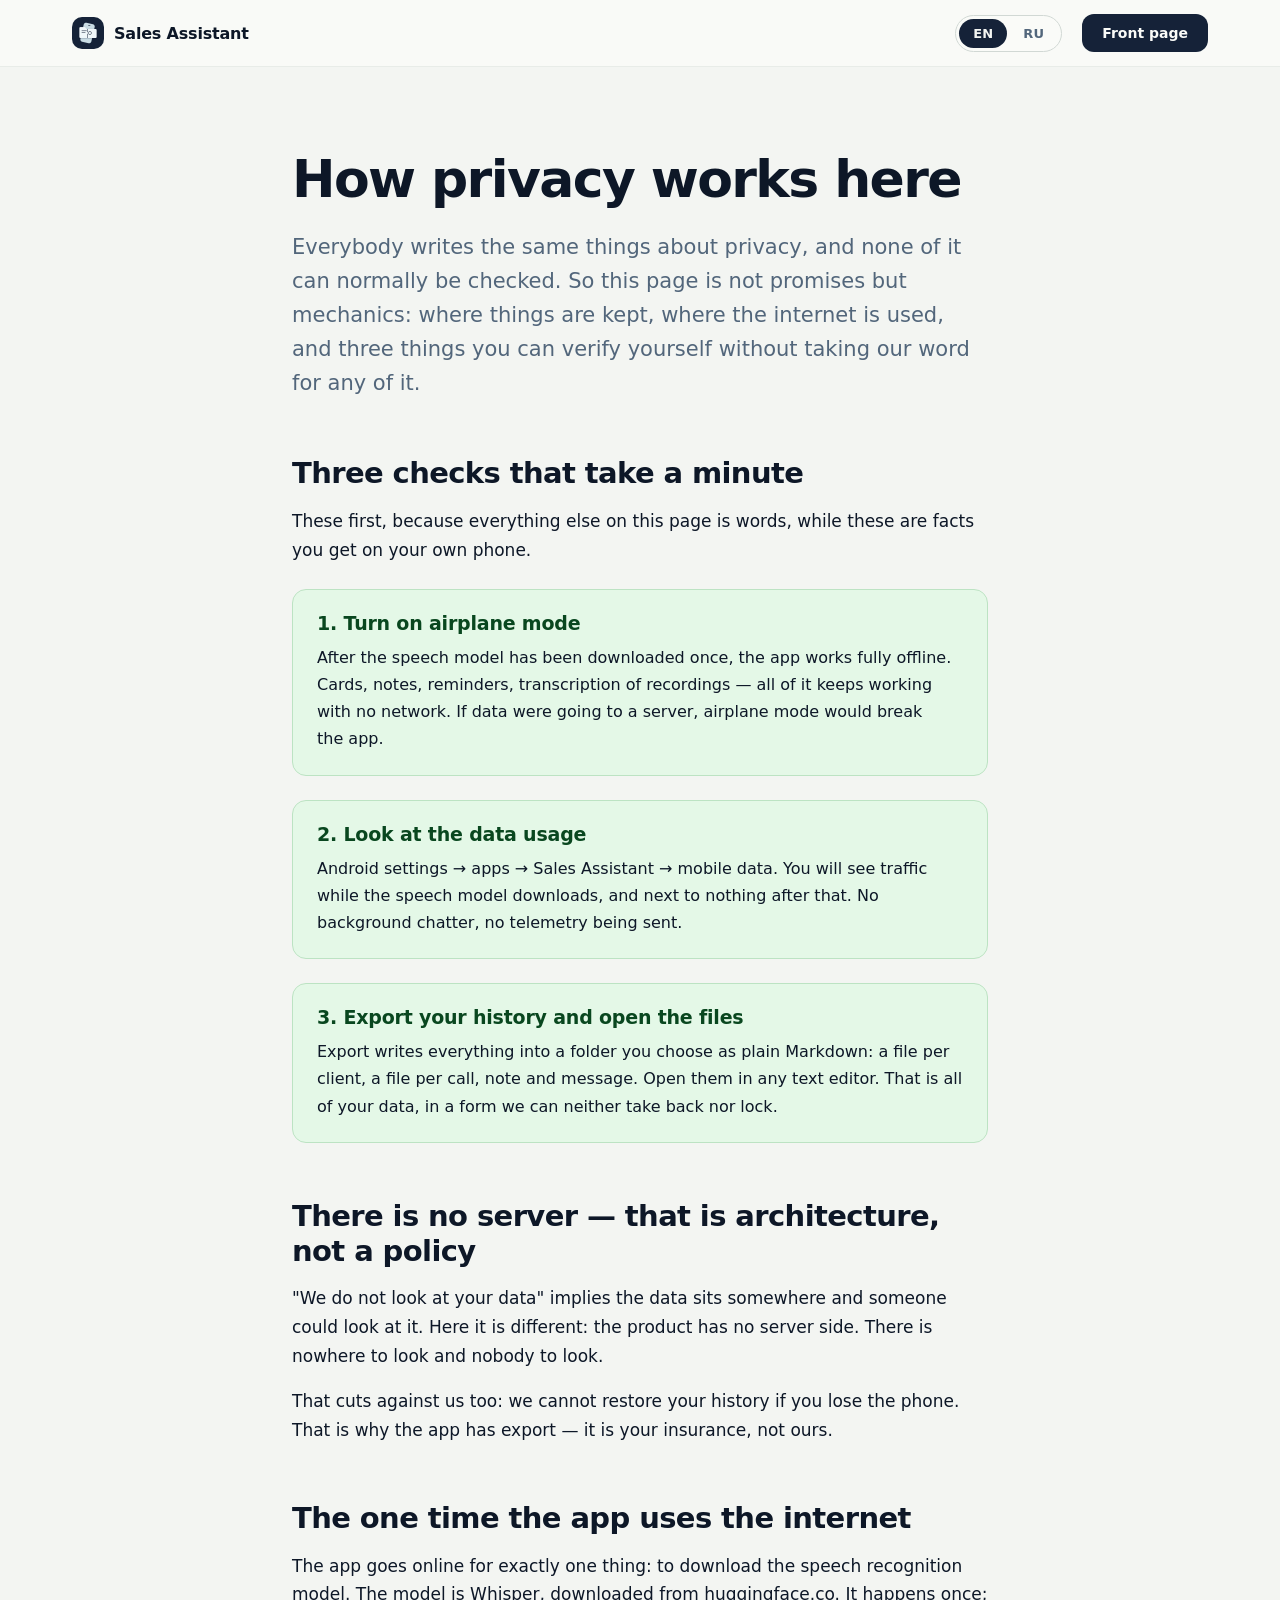
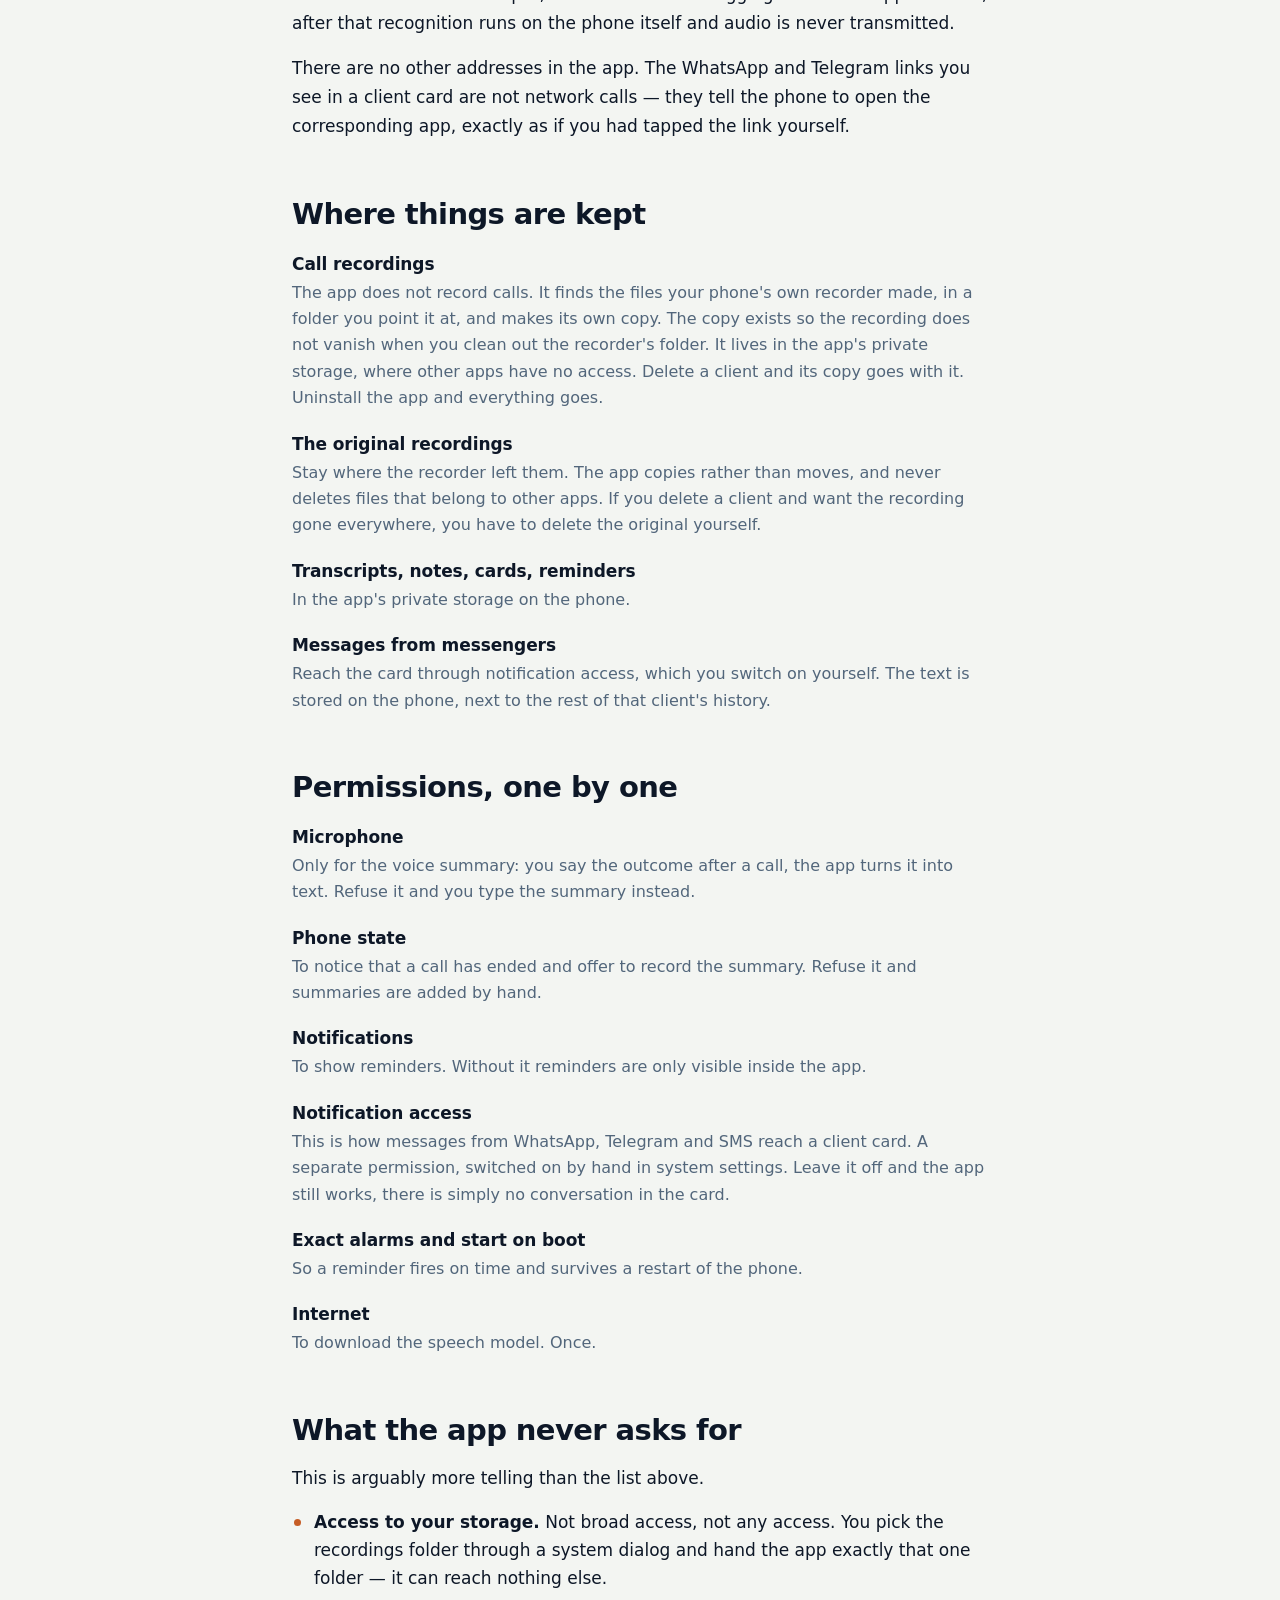
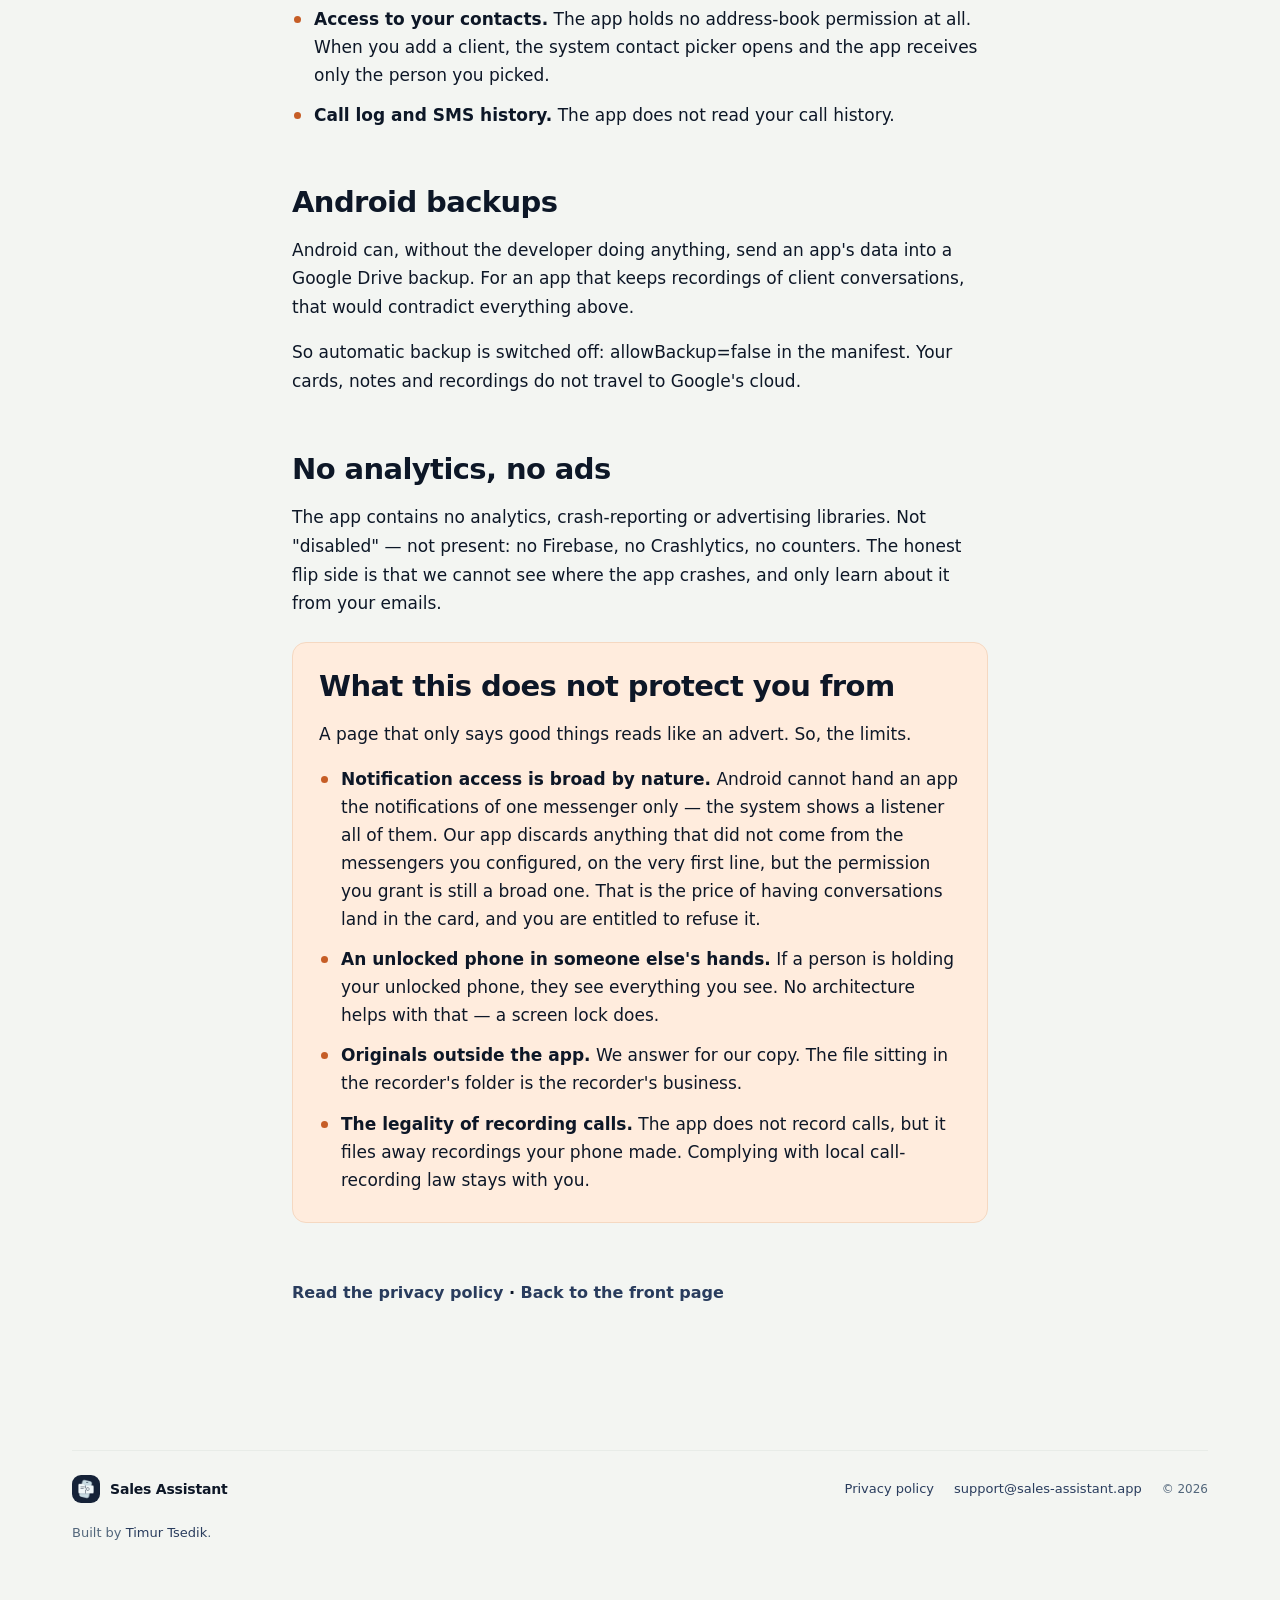
==== how-privacy-works/index.html @ ae211481 "Страница «Как устроена приватность» на двух языках Политика приватности отвечает юристу. Эта страниц" ====
<!doctype html>
<html lang="en">
<head>
<meta charset="utf-8">
<meta name="viewport" content="width=device-width, initial-scale=1">
<title>How privacy works in Sales Assistant</title>
<meta name="description" content="Why the app has no server, the one time it uses the internet, and three checks you can run yourself instead of taking our word for it.">
<link rel="canonical" href="https://sales-assistant.app/how-privacy-works/">
<link rel="alternate" hreflang="en" href="https://sales-assistant.app/how-privacy-works/">
<link rel="alternate" hreflang="ru" href="https://sales-assistant.app/ru/how-privacy-works/">
<link rel="alternate" hreflang="x-default" href="https://sales-assistant.app/how-privacy-works/">
<link rel="icon" href="/img/icon-512.png" type="image/png">
<meta property="og:type" content="article">
<meta property="og:url" content="https://sales-assistant.app/how-privacy-works/">
<meta property="og:locale" content="en">
<meta property="og:title" content="How privacy works in Sales Assistant">
<meta property="og:description" content="Not promises but checks you can run: turn on airplane mode, look at the data usage, open the exported files.">
<meta property="og:image" content="https://sales-assistant.app/img/og-cover.jpg">
<meta name="twitter:card" content="summary_large_image">
<meta name="theme-color" content="#F3F5F2">
<link rel="stylesheet" href="/style.css">
<script type="application/ld+json">
{
  "@context": "https://schema.org",
  "@type": "TechArticle",
  "headline": "How privacy works in Sales Assistant",
  "description": "Why the app has no server, the one time it uses the internet, and three checks the reader can run themselves.",
  "inLanguage": "en",
  "url": "https://sales-assistant.app/how-privacy-works/",
  "author": {
    "@type": "Person",
    "name": "Timur Tsedik",
    "url": "https://github.com/TimurTsedik",
    "sameAs": "https://github.com/TimurTsedik"
  },
  "about": {
    "@type": "MobileApplication",
    "name": "Sales Assistant",
    "operatingSystem": "Android",
    "applicationCategory": "BusinessApplication",
    "url": "https://sales-assistant.app/"
  }
}
</script>
</head>
<body>

<header class="top">
  <div class="wrap">
    <div class="brand">
      <img src="/img/icon-512.png" alt="" width="32" height="32">
      <span>Sales Assistant</span>
    </div>
    <nav class="langs" aria-label="Language">
      <a href="/how-privacy-works/" hreflang="en" lang="en" aria-current="true">EN</a>
      <a href="/ru/how-privacy-works/" hreflang="ru" lang="ru">RU</a>
    </nav>
    <a class="btn btn-sm" href="/">Front page</a>
  </div>
</header>

<main class="wrap doc">

  <h1>How privacy works here</h1>
  <p class="lede">Everybody writes the same things about privacy, and none of it can
  normally be checked. So this page is not promises but mechanics: where things are kept,
  where the internet is used, and three things you can verify yourself without taking
  our word for any of it.</p>

  <h2>Three checks that take a minute</h2>
  <p>These first, because everything else on this page is words, while these are facts
  you get on your own phone.</p>

  <div class="check">
    <h3>1. Turn on airplane mode</h3>
    <p>After the speech model has been downloaded once, the app works fully offline.
    Cards, notes, reminders, transcription of recordings — all of it keeps working with
    no network. If data were going to a server, airplane mode would break the app.</p>
  </div>

  <div class="check">
    <h3>2. Look at the data usage</h3>
    <p>Android settings → apps → Sales Assistant → mobile data. You will see traffic
    while the speech model downloads, and next to nothing after that. No background
    chatter, no telemetry being sent.</p>
  </div>

  <div class="check">
    <h3>3. Export your history and open the files</h3>
    <p>Export writes everything into a folder you choose as plain Markdown: a file per
    client, a file per call, note and message. Open them in any text editor. That is all
    of your data, in a form we can neither take back nor lock.</p>
  </div>

  <h2>There is no server — that is architecture, not a policy</h2>
  <p>"We do not look at your data" implies the data sits somewhere and someone could
  look at it. Here it is different: the product has no server side. There is nowhere to
  look and nobody to look.</p>
  <p>That cuts against us too: we cannot restore your history if you lose the phone.
  That is why the app has export — it is your insurance, not ours.</p>

  <h2>The one time the app uses the internet</h2>
  <p>The app goes online for exactly one thing: to download the speech recognition model.
  The model is Whisper, downloaded from <span>huggingface.co</span>. It happens once;
  after that recognition runs on the phone itself and audio is never transmitted.</p>
  <p>There are no other addresses in the app. The WhatsApp and Telegram links you see in
  a client card are not network calls — they tell the phone to open the corresponding app,
  exactly as if you had tapped the link yourself.</p>

  <h2>Where things are kept</h2>
  <dl>
    <dt>Call recordings</dt>
    <dd>The app does not record calls. It finds the files your phone's own recorder made,
    in a folder you point it at, and makes its own copy. The copy exists so the recording
    does not vanish when you clean out the recorder's folder. It lives in the app's
    private storage, where other apps have no access. Delete a client and its copy goes
    with it. Uninstall the app and everything goes.</dd>

    <dt>The original recordings</dt>
    <dd>Stay where the recorder left them. The app copies rather than moves, and never
    deletes files that belong to other apps. If you delete a client and want the recording
    gone everywhere, you have to delete the original yourself.</dd>

    <dt>Transcripts, notes, cards, reminders</dt>
    <dd>In the app's private storage on the phone.</dd>

    <dt>Messages from messengers</dt>
    <dd>Reach the card through notification access, which you switch on yourself. The text
    is stored on the phone, next to the rest of that client's history.</dd>
  </dl>

  <h2>Permissions, one by one</h2>
  <dl>
    <dt>Microphone</dt>
    <dd>Only for the voice summary: you say the outcome after a call, the app turns it
    into text. Refuse it and you type the summary instead.</dd>

    <dt>Phone state</dt>
    <dd>To notice that a call has ended and offer to record the summary. Refuse it and
    summaries are added by hand.</dd>

    <dt>Notifications</dt>
    <dd>To show reminders. Without it reminders are only visible inside the app.</dd>

    <dt>Notification access</dt>
    <dd>This is how messages from WhatsApp, Telegram and SMS reach a client card.
    A separate permission, switched on by hand in system settings. Leave it off and the
    app still works, there is simply no conversation in the card.</dd>

    <dt>Exact alarms and start on boot</dt>
    <dd>So a reminder fires on time and survives a restart of the phone.</dd>

    <dt>Internet</dt>
    <dd>To download the speech model. Once.</dd>
  </dl>

  <h2>What the app never asks for</h2>
  <p>This is arguably more telling than the list above.</p>
  <ul>
    <li><strong>Access to your storage.</strong> Not broad access, not any access. You pick
    the recordings folder through a system dialog and hand the app exactly that one folder —
    it can reach nothing else.</li>
    <li><strong>Access to your contacts.</strong> The app holds no address-book permission
    at all. When you add a client, the system contact picker opens and the app receives
    only the person you picked.</li>
    <li><strong>Call log and SMS history.</strong> The app does not read your call history.</li>
  </ul>

  <h2>Android backups</h2>
  <p>Android can, without the developer doing anything, send an app's data into a Google
  Drive backup. For an app that keeps recordings of client conversations, that would
  contradict everything above.</p>
  <p>So automatic backup is switched off: <span>allowBackup=false</span> in the manifest.
  Your cards, notes and recordings do not travel to Google's cloud.</p>

  <h2>No analytics, no ads</h2>
  <p>The app contains no analytics, crash-reporting or advertising libraries. Not
  "disabled" — not present: no Firebase, no Crashlytics, no counters. The honest flip side
  is that we cannot see where the app crashes, and only learn about it from your emails.</p>

  <div class="limits">
    <h2>What this does not protect you from</h2>
    <p>A page that only says good things reads like an advert. So, the limits.</p>
    <ul>
      <li><strong>Notification access is broad by nature.</strong> Android cannot hand an
      app the notifications of one messenger only — the system shows a listener all of them.
      Our app discards anything that did not come from the messengers you configured, on the
      very first line, but the permission you grant is still a broad one. That is the price
      of having conversations land in the card, and you are entitled to refuse it.</li>
      <li><strong>An unlocked phone in someone else's hands.</strong> If a person is holding
      your unlocked phone, they see everything you see. No architecture helps with that —
      a screen lock does.</li>
      <li><strong>Originals outside the app.</strong> We answer for our copy. The file
      sitting in the recorder's folder is the recorder's business.</li>
      <li><strong>The legality of recording calls.</strong> The app does not record calls,
      but it files away recordings your phone made. Complying with local call-recording law
      stays with you.</li>
    </ul>
  </div>

  <p class="back"><a href="/privacy/">Read the privacy policy</a> ·
  <a href="/">Back to the front page</a></p>

</main>

<footer>
  <div class="wrap">
    <div class="foot">
      <div class="brand">
        <img src="/img/icon-512.png" alt="" width="28" height="28">
        <span>Sales Assistant</span>
      </div>
      <nav>
        <a href="/privacy/">Privacy policy</a>
        <a href="mailto:support@sales-assistant.app">support@sales-assistant.app</a>
      </nav>
      <div class="copy">© 2026</div>
    </div>
    <p class="by">Built by <a href="https://github.com/TimurTsedik" rel="me">Timur Tsedik</a>.</p>
  </div>
</footer>

</body>
</html>
---- style.css ----
*{box-sizing:border-box;margin:0;padding:0}
:root{
  --bg:#F3F5F2; --surface:#FAFBF8; --ink:#0D1727; --ink-2:#152238;
  --muted:#52667B; --line:#E8ECE8; --line-2:#D1D8D4;
  --pad:32px;
}
html{-webkit-text-size-adjust:100%}
body{
  background:var(--bg); color:var(--ink);
  font-family:Roboto,system-ui,-apple-system,"Segoe UI",Helvetica,Arial,sans-serif;
  -webkit-font-smoothing:antialiased;
}
a{color:#293C5D;text-decoration:none}
a:hover{color:var(--ink-2);text-decoration:underline}
img{display:block;max-width:100%}
.wrap{max-width:1200px;margin:0 auto;padding-left:var(--pad);padding-right:var(--pad)}

/* header */
.top{position:sticky;top:0;z-index:30;background:rgba(250,251,248,.9);backdrop-filter:blur(10px);border-bottom:1px solid var(--line)}
.top .wrap{display:flex;align-items:center;gap:20px;padding-top:14px;padding-bottom:14px}
.brand{display:flex;align-items:center;gap:10px;flex:1;min-width:0}
.brand img{width:32px;height:32px;border-radius:10px}
.brand span{font-size:16px;font-weight:600;letter-spacing:-.2px}
.langs{display:flex;background:var(--surface);border:1px solid var(--line-2);border-radius:20px;padding:3px;gap:2px}
.langs a{font:inherit;font-size:13px;font-weight:600;letter-spacing:.2px;padding:7px 14px;border-radius:16px;background:transparent;color:var(--muted);transition:background .2s,color .2s}
.langs a:hover{color:var(--ink-2);text-decoration:none}
.langs a[aria-current]{background:var(--ink-2);color:var(--bg)}
.langs a[aria-current]:hover{color:var(--bg)}

.btn{display:inline-block;background:var(--ink-2);color:#FAFBF8;font-size:16px;font-weight:600;padding:16px 28px;border-radius:14px;transition:transform .2s,background .2s;text-align:center}
.btn:hover{background:var(--ink);color:#FAFBF8;text-decoration:none;transform:translateY(-2px)}
.btn-sm{font-size:14px;padding:11px 20px;border-radius:12px;white-space:nowrap}
.btn-sm:hover{transform:none}
.btn-ghost{background:var(--surface);border:1px solid var(--line-2);color:var(--ink-2);padding:15px 24px}
.btn-ghost:hover{background:var(--surface);color:var(--ink-2);border-color:var(--muted)}

/* section furniture */
.eyebrow{display:flex;align-items:center;gap:8px;font-size:12px;font-weight:700;letter-spacing:.5px;text-transform:uppercase;color:#293C5D}
.eyebrow i{width:14px;height:2px;border-radius:2px;background:currentColor;flex:0 0 auto;display:block}
h2{margin-top:16px;font-size:36px;line-height:1.16;font-weight:600;letter-spacing:-.9px;max-width:660px;text-wrap:pretty}
.section{padding-top:88px;padding-bottom:88px}
.band{background:var(--surface);border-top:1px solid var(--line);border-bottom:1px solid var(--line)}
.band .section{padding-top:72px;padding-bottom:72px}

/* hero */
.hero{background:oklch(.965 .022 85);border-bottom:1px solid oklch(.9 .03 85)}
.hero .wrap{padding-top:80px;padding-bottom:96px;display:grid;grid-template-columns:minmax(0,1.06fr) minmax(0,.94fr);gap:72px;align-items:center}
.pill{display:inline-flex;align-items:center;gap:8px;font-size:12px;font-weight:700;letter-spacing:.5px;text-transform:uppercase;color:oklch(.45 .11 45);background:oklch(.93 .05 55);padding:7px 12px;border-radius:999px}
.pill i{width:6px;height:6px;border-radius:50%;background:oklch(.6 .15 45);display:block;animation:pulse 2.6s ease-in-out infinite}
@keyframes pulse{0%,100%{opacity:1;transform:scale(1)}50%{opacity:.4;transform:scale(.82)}}
h1{margin-top:20px;font-size:58px;line-height:1.04;font-weight:600;letter-spacing:-1.8px;text-wrap:pretty}
.lead{margin-top:22px;font-size:19px;line-height:1.62;color:var(--muted);max-width:540px;text-wrap:pretty}
.cta-row{margin-top:34px;display:flex;flex-wrap:wrap;gap:12px;align-items:center}
.note{margin-top:18px;font-size:13px;font-weight:500;color:var(--muted)}
.phone{width:min(340px,100%);aspect-ratio:340/722;background:#000;border-radius:42px;padding:8px;box-shadow:0 34px 70px -24px rgba(13,23,39,.45),0 0 0 2px #23272b;margin:0 auto}
.phone img,.phone video{width:100%;height:100%;object-fit:cover;border-radius:35px;background:var(--line);display:block}

/* cards */
.grid-3{margin-top:40px;display:grid;grid-template-columns:repeat(3,1fr);gap:20px}
.grid-6{margin-top:40px;display:grid;grid-template-columns:repeat(3,1fr);gap:20px}
.card{border-radius:12px;padding:22px 22px 24px;transition:transform .3s cubic-bezier(.16,1,.3,1),box-shadow .3s}
.card:hover{transform:translateY(-4px);box-shadow:0 16px 34px -18px rgba(13,23,39,.32)}
.card h3{display:flex;align-items:center;gap:8px;font-size:17px;font-weight:600;letter-spacing:-.2px}
.card h3 i{width:8px;height:8px;border-radius:50%;background:currentColor;flex:0 0 auto;display:block}
.card p{margin-top:10px;font-size:15px;line-height:1.6;text-wrap:pretty}
.feat{padding:26px 24px 28px;display:flex;flex-direction:column;gap:10px}
.feat .kicker{font-size:12px;font-weight:700;letter-spacing:.4px;text-transform:uppercase}
.feat h3{font-size:21px;font-weight:600;letter-spacing:-.35px;color:var(--ink);display:block}
.feat p{margin:0;font-size:15px;line-height:1.62}
.chips{margin-top:2px;display:flex;flex-wrap:wrap;gap:6px}
.chips span{font-size:12px;font-weight:600;border-radius:999px;padding:5px 10px}

/* gallery */
.gallery{background:oklch(.96 .022 195);border-top:1px solid oklch(.9 .03 195);border-bottom:1px solid oklch(.9 .03 195)}
.shots{margin-top:40px;display:grid;grid-template-columns:repeat(4,1fr);gap:24px}
.shot{display:flex;flex-direction:column;gap:14px}
.shot .frame{aspect-ratio:1080/2340;border-radius:22px;overflow:hidden;background:var(--line)}
.shot img{width:100%;height:100%;object-fit:cover;transition:transform .5s cubic-bezier(.16,1,.3,1)}
.shot:hover img{transform:scale(1.03)}
.shot figcaption{display:flex;align-items:flex-start;gap:8px;font-size:14px;font-weight:600;color:var(--ink-2);line-height:1.4}
.shot figcaption i{width:7px;height:7px;border-radius:50%;background:currentColor;flex:0 0 auto;margin-top:6px;display:block}

/* privacy block */
.privacy{background:var(--ink-2);border-radius:20px;padding:64px 56px}
.privacy .eyebrow{color:var(--line-2)}
.privacy h2{color:#FAFBF8;font-size:38px;letter-spacing:-1px;max-width:700px}
.privacy .cols{margin-top:44px;display:grid;grid-template-columns:repeat(4,1fr);gap:28px}
.privacy .cols div{display:flex;flex-direction:column;gap:10px;padding-top:18px;border-top:3px solid}
.privacy h3{font-size:17px;font-weight:600;letter-spacing:-.2px;color:#FAFBF8}
.privacy p{font-size:14px;line-height:1.6;color:var(--line-2);text-wrap:pretty}
.privacy .more{margin-top:36px;display:inline-block;font-size:15px;font-weight:600;color:#FAFBF8;border-bottom:1px solid rgba(250,251,248,.45);padding-bottom:2px}
.privacy .more:hover{color:#fff;text-decoration:none;border-color:#fff}

/* pricing */
.price-grid{display:grid;grid-template-columns:1fr 1fr;gap:64px;align-items:center}
.plan{background:oklch(.96 .03 150);border:1px solid oklch(.88 .06 150);border-radius:16px;padding:34px 32px}
.plan .tier{font-size:12px;font-weight:700;letter-spacing:.5px;text-transform:uppercase;color:oklch(.42 .1 150)}
.plan .amount{display:flex;align-items:baseline;gap:8px;margin-top:6px}
.plan .amount b{font-size:44px;font-weight:600;letter-spacing:-1.4px}
.plan .amount span{font-size:15px;font-weight:600;color:var(--muted)}
.plan ul{margin-top:18px;list-style:none;display:flex;flex-direction:column;gap:12px}
.plan li{display:flex;align-items:flex-start;gap:10px;font-size:15px;line-height:1.5}
.plan li i{width:7px;height:7px;border-radius:50%;background:oklch(.58 .14 150);margin-top:7px;flex:0 0 auto;display:block}
.plan hr{border:0;border-top:1px solid oklch(.88 .06 150);margin:26px 0}
.plan .btn{margin-top:26px;display:block;font-size:16px;padding:15px 24px;border-radius:12px}
.plan .fine{margin-top:12px;font-size:12px;line-height:1.55;color:var(--muted);text-align:center}
.plan .free-line{margin-top:6px;font-size:15px;font-weight:600}

/* disclaimers + footer */
.disc{display:grid;grid-template-columns:repeat(2,1fr);gap:24px;padding-top:64px}
.disc p{border-left:2px solid var(--line-2);padding:4px 0 4px 18px;font-size:13px;line-height:1.65;color:var(--muted);text-wrap:pretty}
footer .wrap{padding-top:56px;padding-bottom:64px}
.foot{border-top:1px solid var(--line);padding-top:24px;display:flex;flex-wrap:wrap;gap:20px;align-items:center}
.foot .brand{flex:1;min-width:200px}
.foot .brand img{width:28px;height:28px;border-radius:9px}
.foot .brand span{font-size:14px}
.foot nav{display:flex;flex-wrap:wrap;gap:20px;font-size:13px;font-weight:500;color:var(--muted)}
.foot .copy{font-size:12px;color:var(--muted)}
.by{margin-top:20px;font-size:13px;line-height:1.6;color:var(--muted)}

/* reveal on scroll (only when JS is on) */
.js .r{opacity:0;transform:translateY(16px);will-change:opacity,transform}
.js .r.hero-r{transform:translateY(26px) scale(.985)}
.js .r.on{opacity:1;transform:none;transition:opacity .62s cubic-bezier(.16,1,.3,1),transform .62s cubic-bezier(.16,1,.3,1)}

@media (max-width:1000px){
  :root{--pad:24px}
  .hero .wrap{grid-template-columns:minmax(0,1fr);gap:48px;padding-top:56px;padding-bottom:64px}
  .lead{max-width:none}
  h1{font-size:44px;letter-spacing:-1.2px}
  h2{font-size:30px;letter-spacing:-.6px}
  .grid-3,.grid-6{grid-template-columns:repeat(2,1fr)}
  .shots{grid-template-columns:repeat(2,1fr);gap:20px}
  .privacy{padding:44px 32px}
  .privacy h2{font-size:30px}
  .privacy .cols{grid-template-columns:repeat(2,1fr);gap:24px}
  .price-grid{grid-template-columns:1fr;gap:32px}
  .section{padding-top:64px;padding-bottom:64px}
}
@media (max-width:640px){
  :root{--pad:18px}
  .top .wrap{gap:12px}
  .brand span{font-size:15px}
  .btn-sm{font-size:13px;padding:10px 14px}
  h1{font-size:34px;letter-spacing:-.8px;margin-top:16px}
  .lead{font-size:17px;margin-top:18px}
  .cta-row .btn{width:100%}
  h2{font-size:26px}
  .grid-3,.grid-6{grid-template-columns:1fr}
  .privacy{padding:34px 22px;border-radius:16px}
  .privacy h2{font-size:26px}
  .privacy .cols{grid-template-columns:1fr;gap:20px}
  .disc{grid-template-columns:1fr;padding-top:44px}
  .plan{padding:26px 22px}
  .section{padding-top:48px;padding-bottom:48px}
  .band .section{padding-top:48px;padding-bottom:48px}
}
@media (prefers-reduced-motion:reduce){
  *{animation:none!important;transition:none!important}
  .js .r{opacity:1;transform:none}
}

/* страница-объяснение: узкая колонка текста */
.doc{max-width:760px;margin:0 auto;padding-top:64px;padding-bottom:88px}
.doc h1{font-size:52px;line-height:1.1;letter-spacing:-1.6px;font-weight:600;text-wrap:pretty}
.doc .lede{margin-top:22px;font-size:21px;line-height:1.62;color:var(--muted);text-wrap:pretty}
.doc h2{margin-top:56px;font-size:29px;line-height:1.2;letter-spacing:-.6px;max-width:none}
.doc h3{margin-top:30px;font-size:19px;font-weight:600;letter-spacing:-.2px}
.doc p{margin-top:16px;font-size:17px;line-height:1.7;text-wrap:pretty}
.doc ul{margin-top:16px;padding-left:0;list-style:none;display:flex;flex-direction:column;gap:12px}
.doc li{position:relative;padding-left:22px;font-size:17px;line-height:1.65;text-wrap:pretty}
.doc li::before{content:"";position:absolute;left:2px;top:11px;width:7px;height:7px;
  border-radius:50%;background:oklch(.6 .15 45)}
.doc .check{margin-top:24px;background:oklch(.96 .03 150);border:1px solid oklch(.88 .06 150);
  border-radius:14px;padding:22px 24px}
.doc .check h3{margin-top:0;color:oklch(.35 .09 150)}
.doc .check p{margin-top:10px;font-size:16px}
.doc .limits{background:oklch(.955 .03 60);border:1px solid oklch(.9 .045 60);
  border-radius:14px;padding:26px 26px 28px;margin-top:24px}
.doc .limits h2{margin-top:0}
.doc dl{margin-top:20px}
.doc dt{margin-top:22px;font-size:17px;font-weight:600;letter-spacing:-.1px}
.doc dd{margin-top:6px;margin-left:0;font-size:16px;line-height:1.65;color:var(--muted)}
.doc .back{margin-top:56px;font-size:16px;font-weight:600}
@media (max-width:640px){
  .doc{padding-top:40px;padding-bottom:56px}
  .doc h1{font-size:34px;letter-spacing:-.9px}
  .doc .lede{font-size:18px}
  .doc h2{font-size:24px}
}
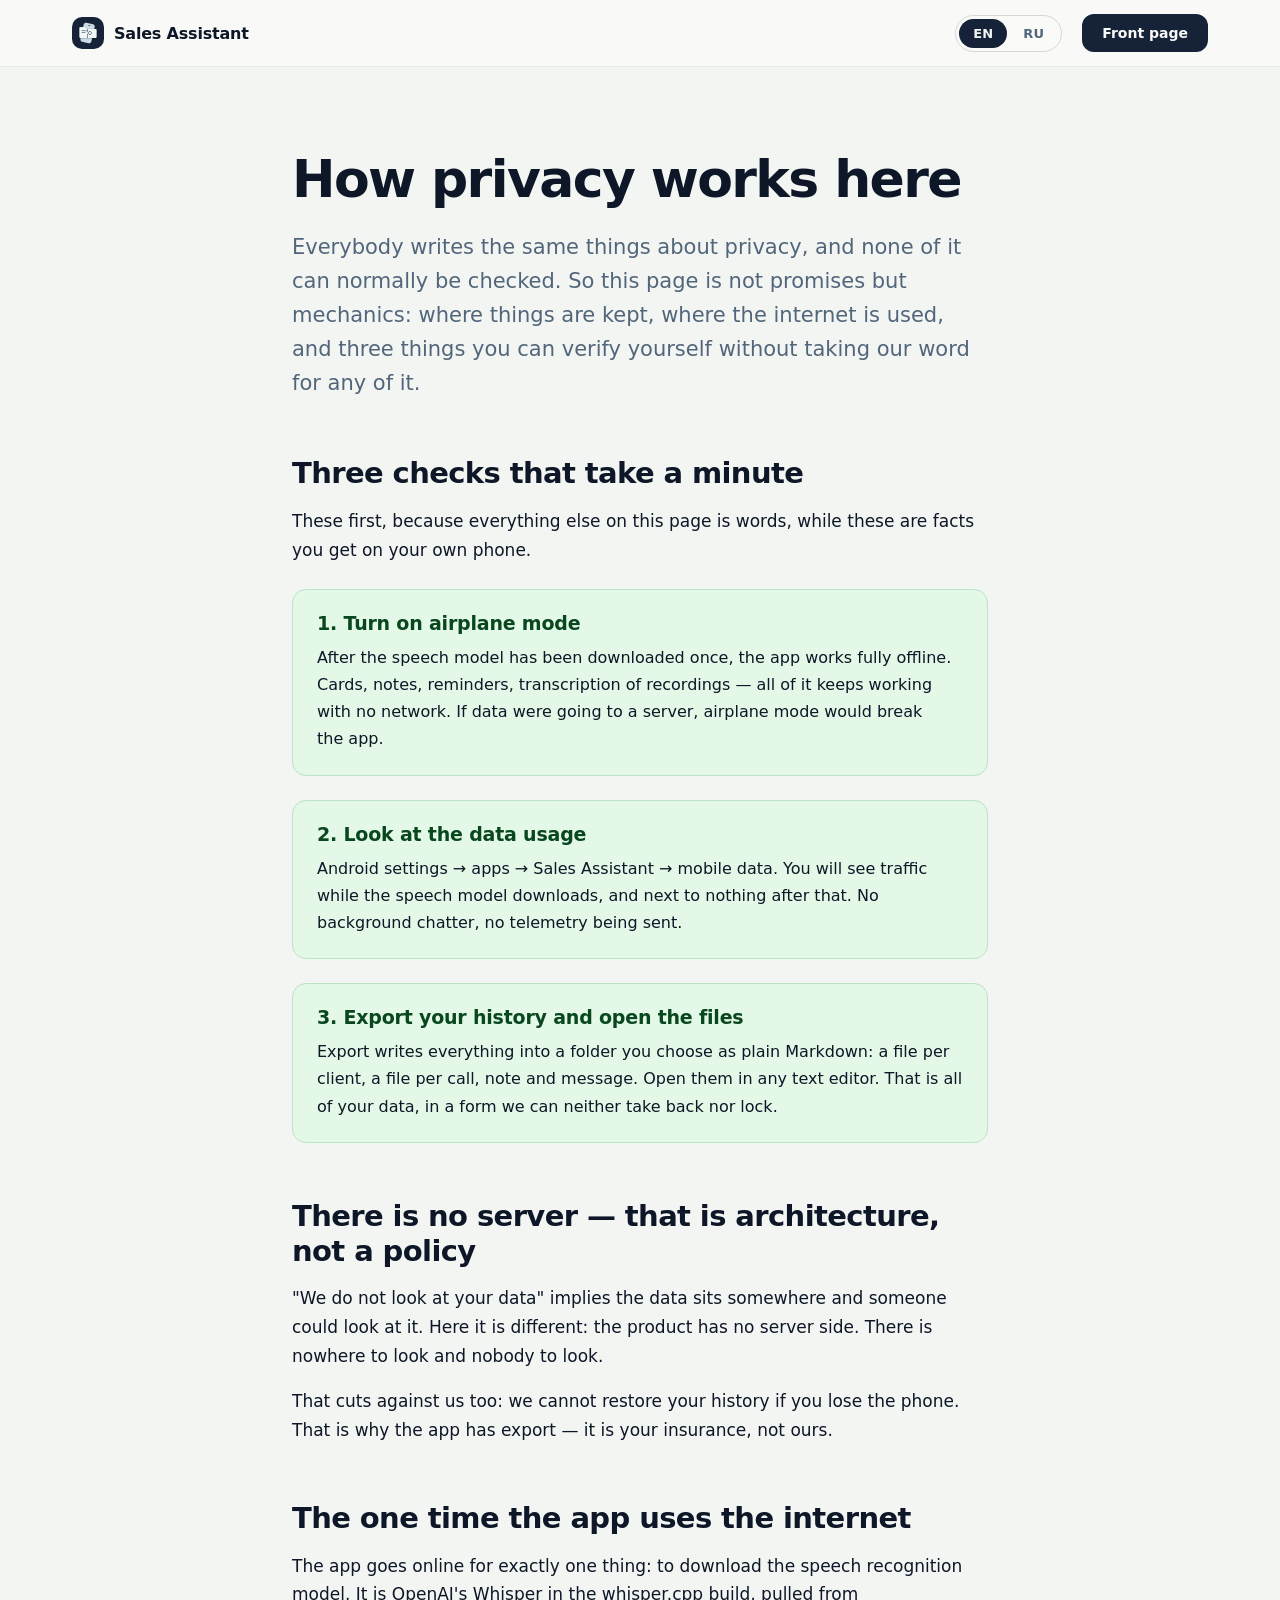
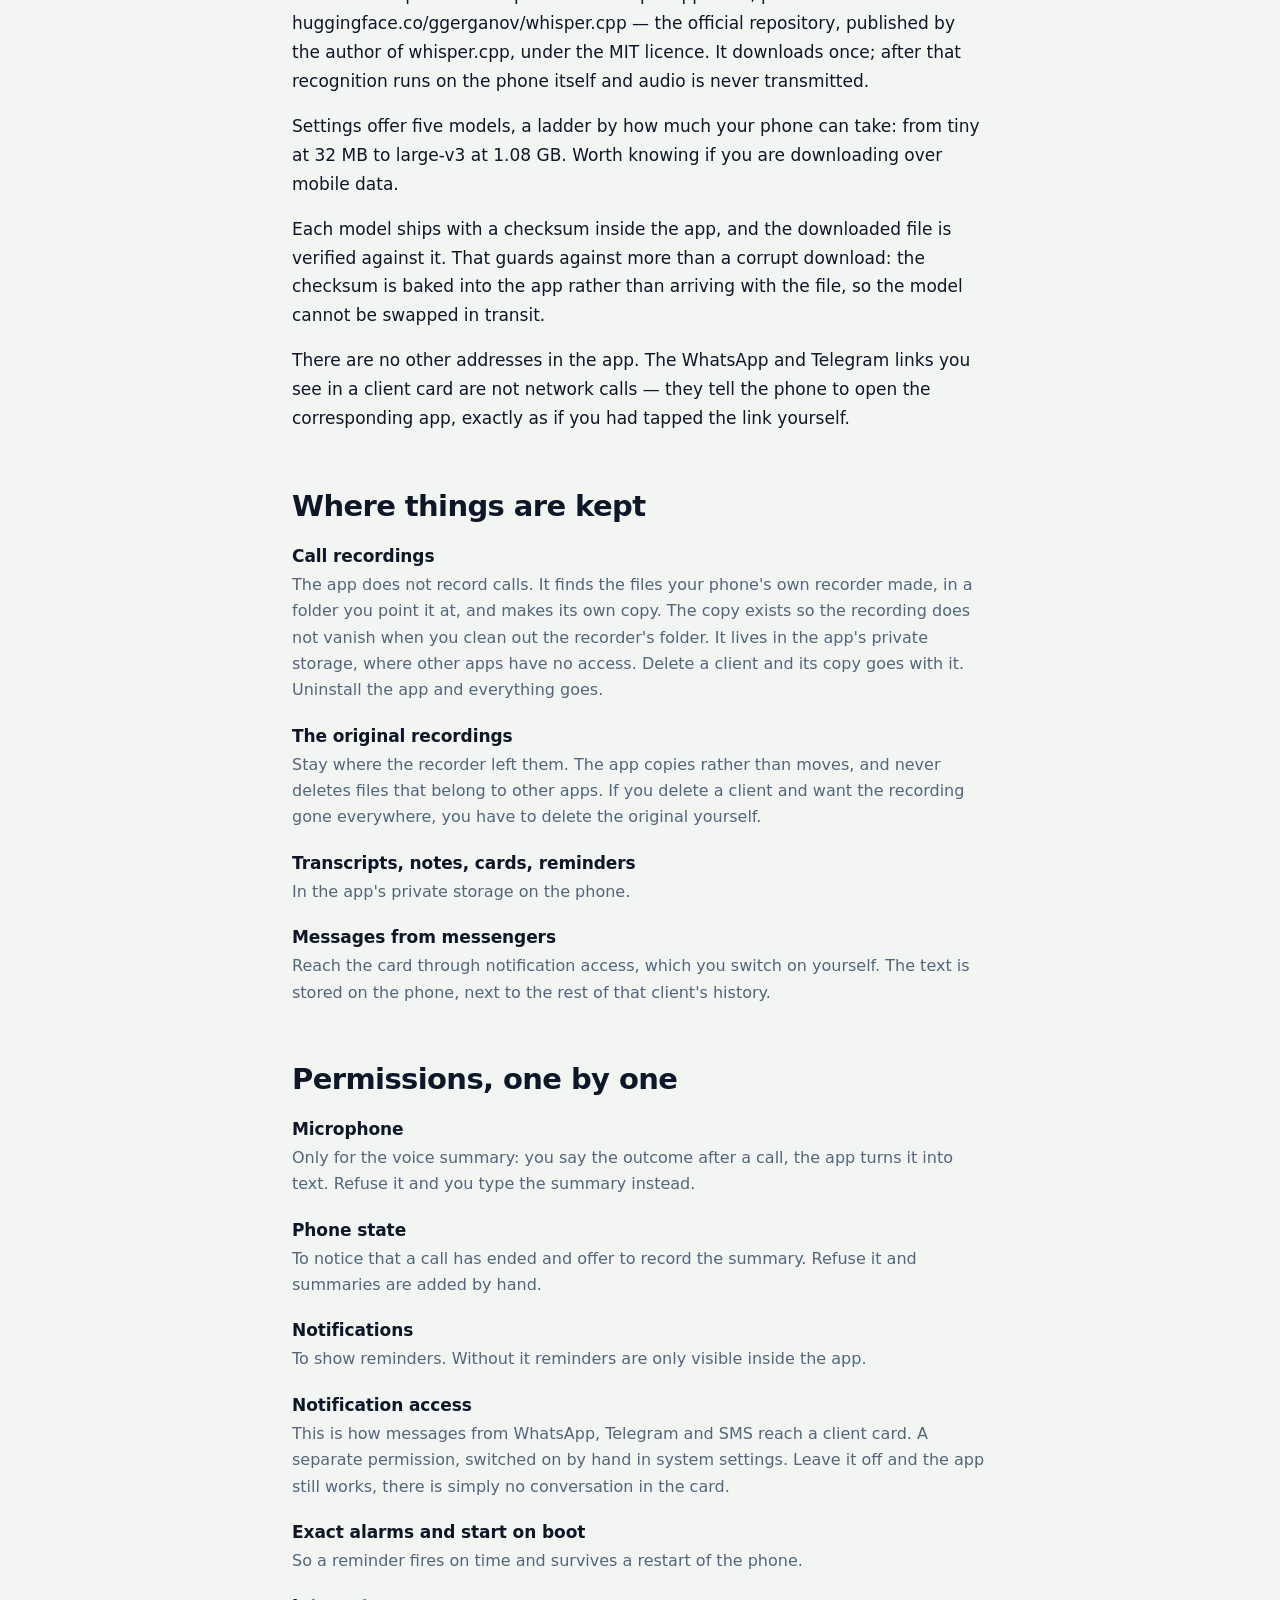
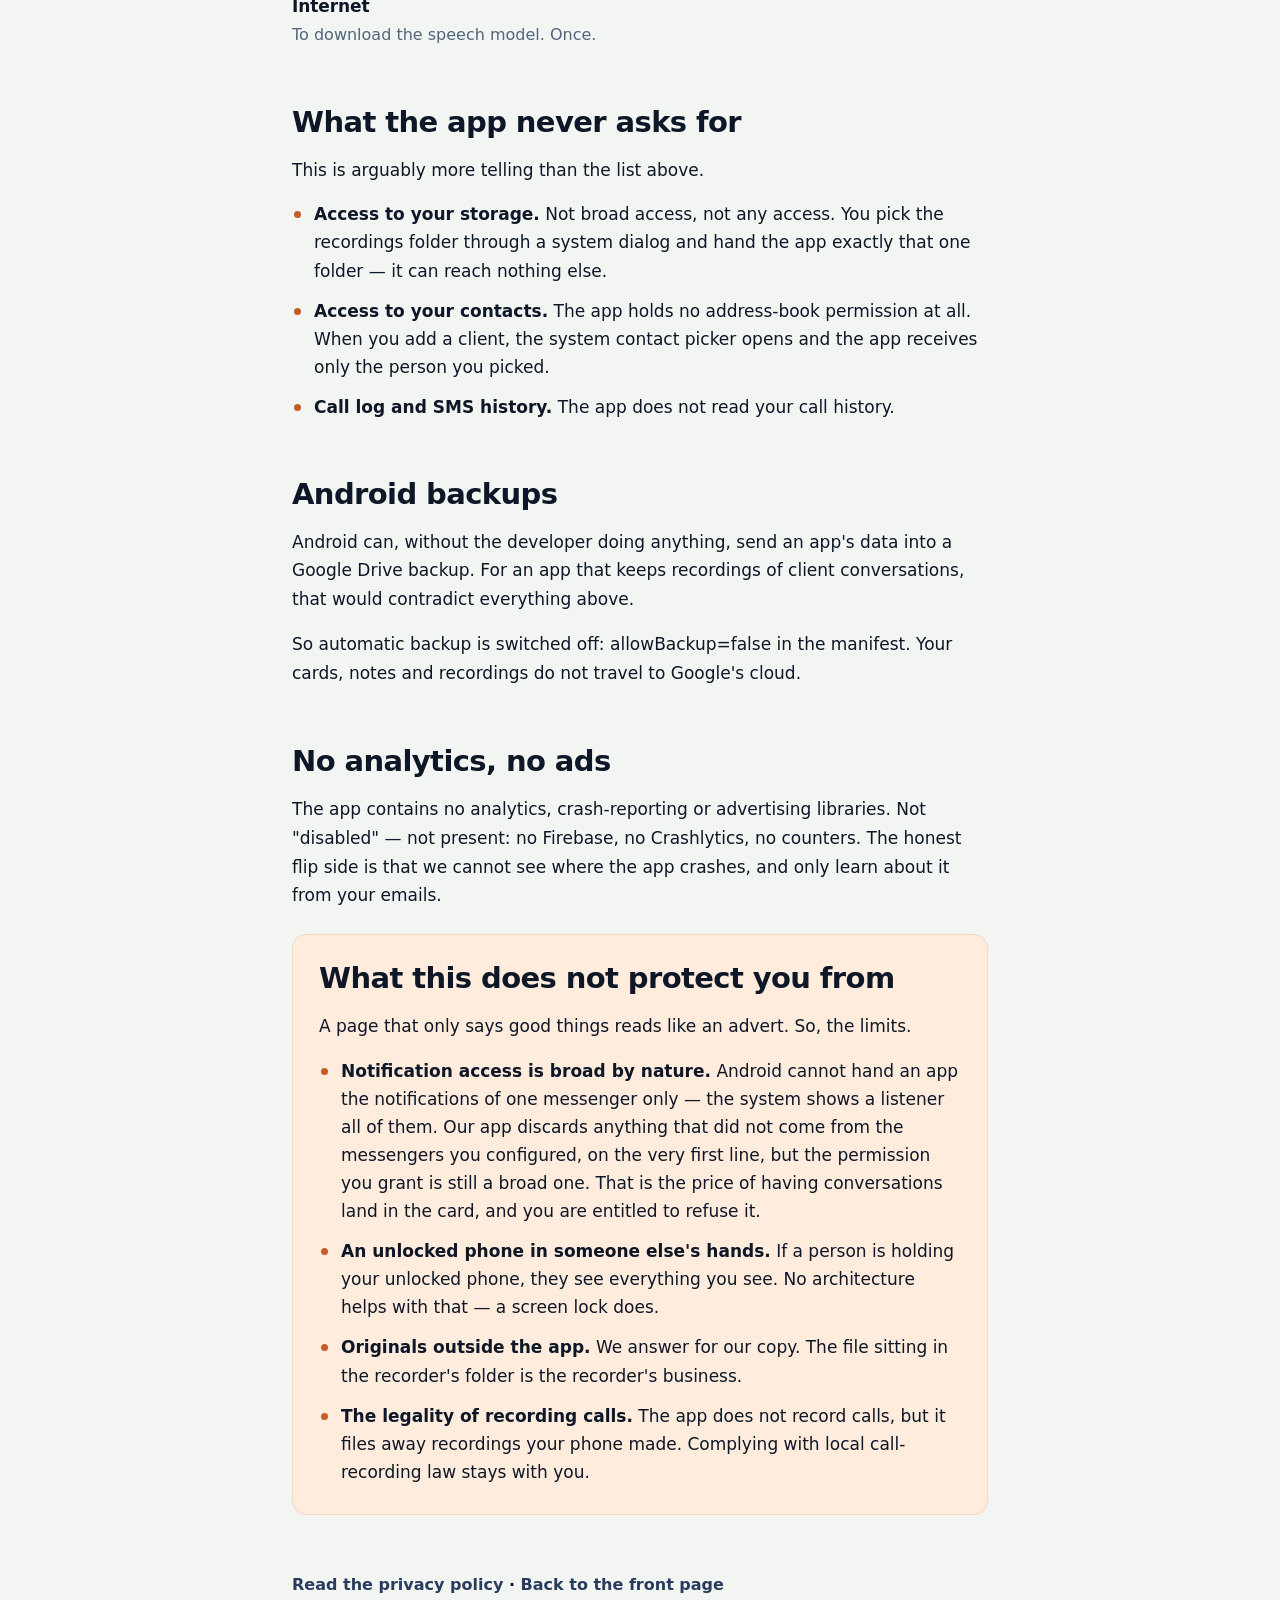
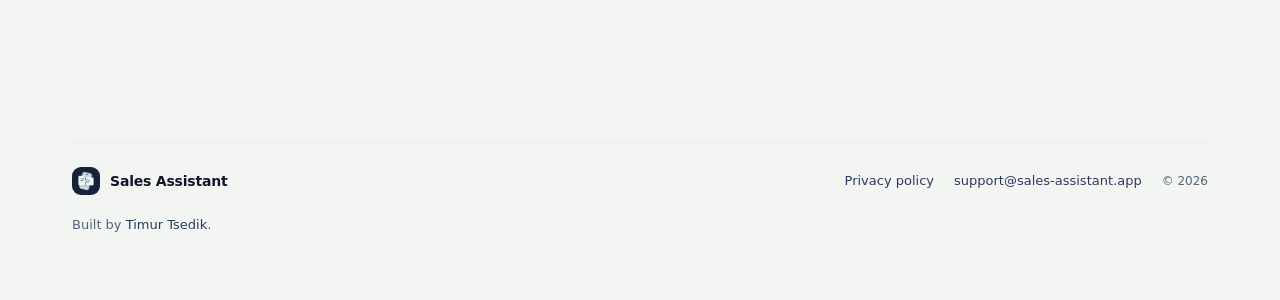
==== commit 8e857754: "Уточнили, какие именно модели качаются и откуда Было расплывчатое «Whisper, качается с huggingface.c" ====
--- a/how-privacy-works/index.html
+++ b/how-privacy-works/index.html
@@ -101,8 +101,16 @@
 
   <h2>The one time the app uses the internet</h2>
   <p>The app goes online for exactly one thing: to download the speech recognition model.
-  The model is Whisper, downloaded from <span>huggingface.co</span>. It happens once;
-  after that recognition runs on the phone itself and audio is never transmitted.</p>
+  It is OpenAI's Whisper in the whisper.cpp build, pulled from
+  <span>huggingface.co/ggerganov/whisper.cpp</span> — the official repository, published by
+  the author of whisper.cpp, under the MIT licence. It downloads once; after that
+  recognition runs on the phone itself and audio is never transmitted.</p>
+  <p>Settings offer five models, a ladder by how much your phone can take: from
+  <span>tiny</span> at 32 MB to <span>large-v3</span> at 1.08 GB. Worth knowing if you
+  are downloading over mobile data.</p>
+  <p>Each model ships with a checksum inside the app, and the downloaded file is verified
+  against it. That guards against more than a corrupt download: the checksum is baked into
+  the app rather than arriving with the file, so the model cannot be swapped in transit.</p>
   <p>There are no other addresses in the app. The WhatsApp and Telegram links you see in
   a client card are not network calls — they tell the phone to open the corresponding app,
   exactly as if you had tapped the link yourself.</p>
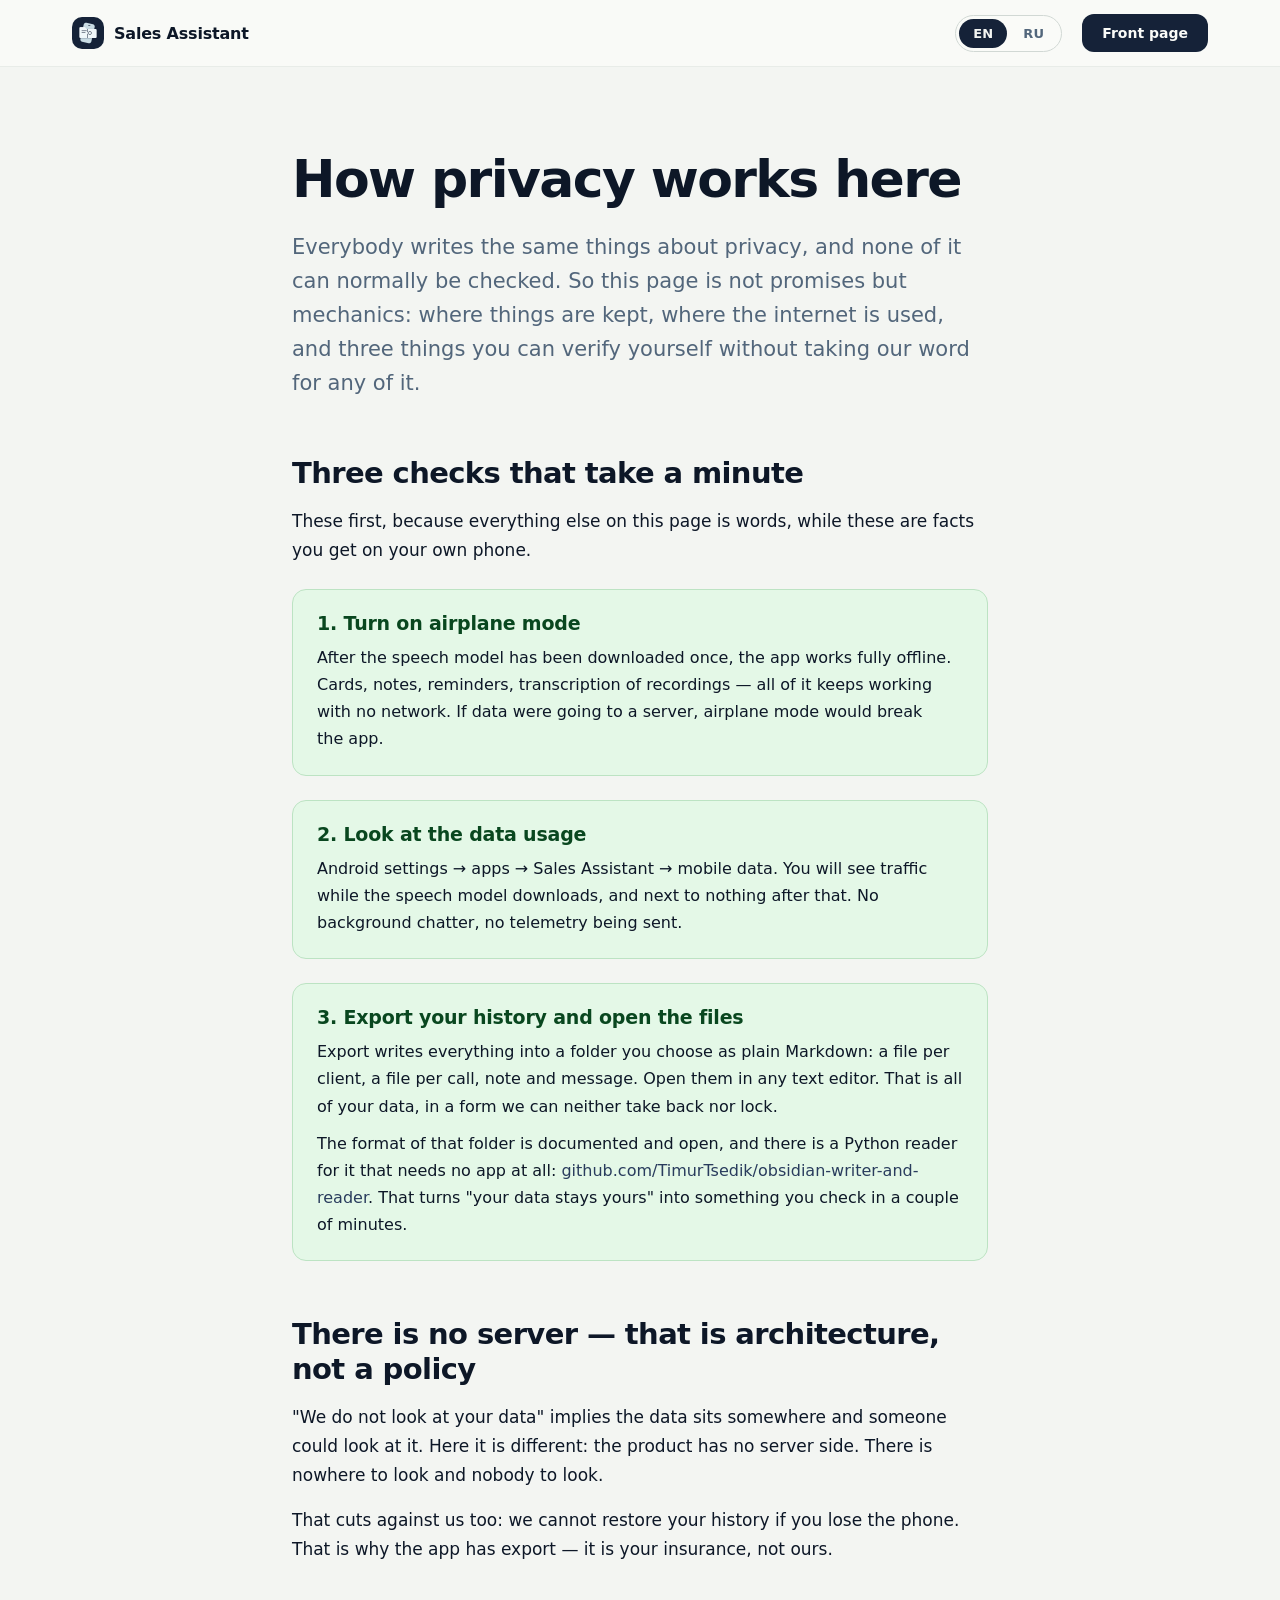
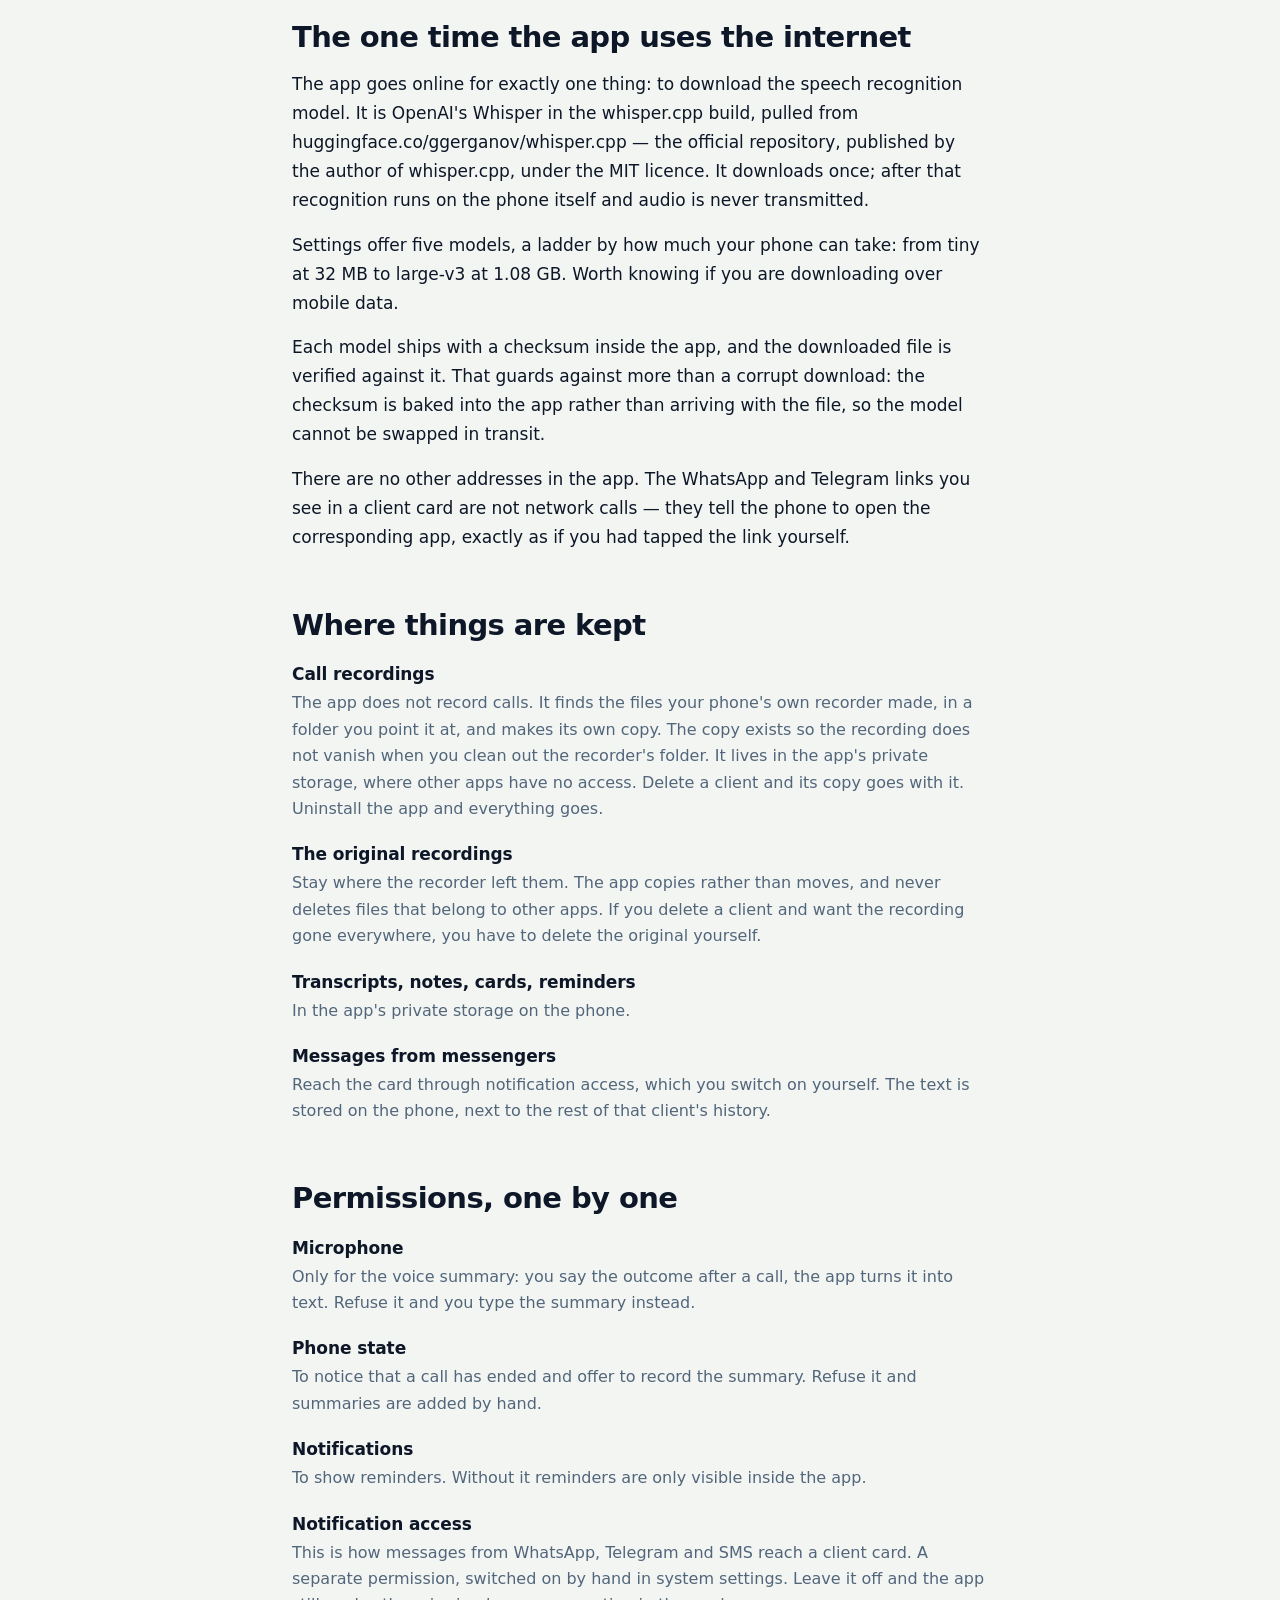
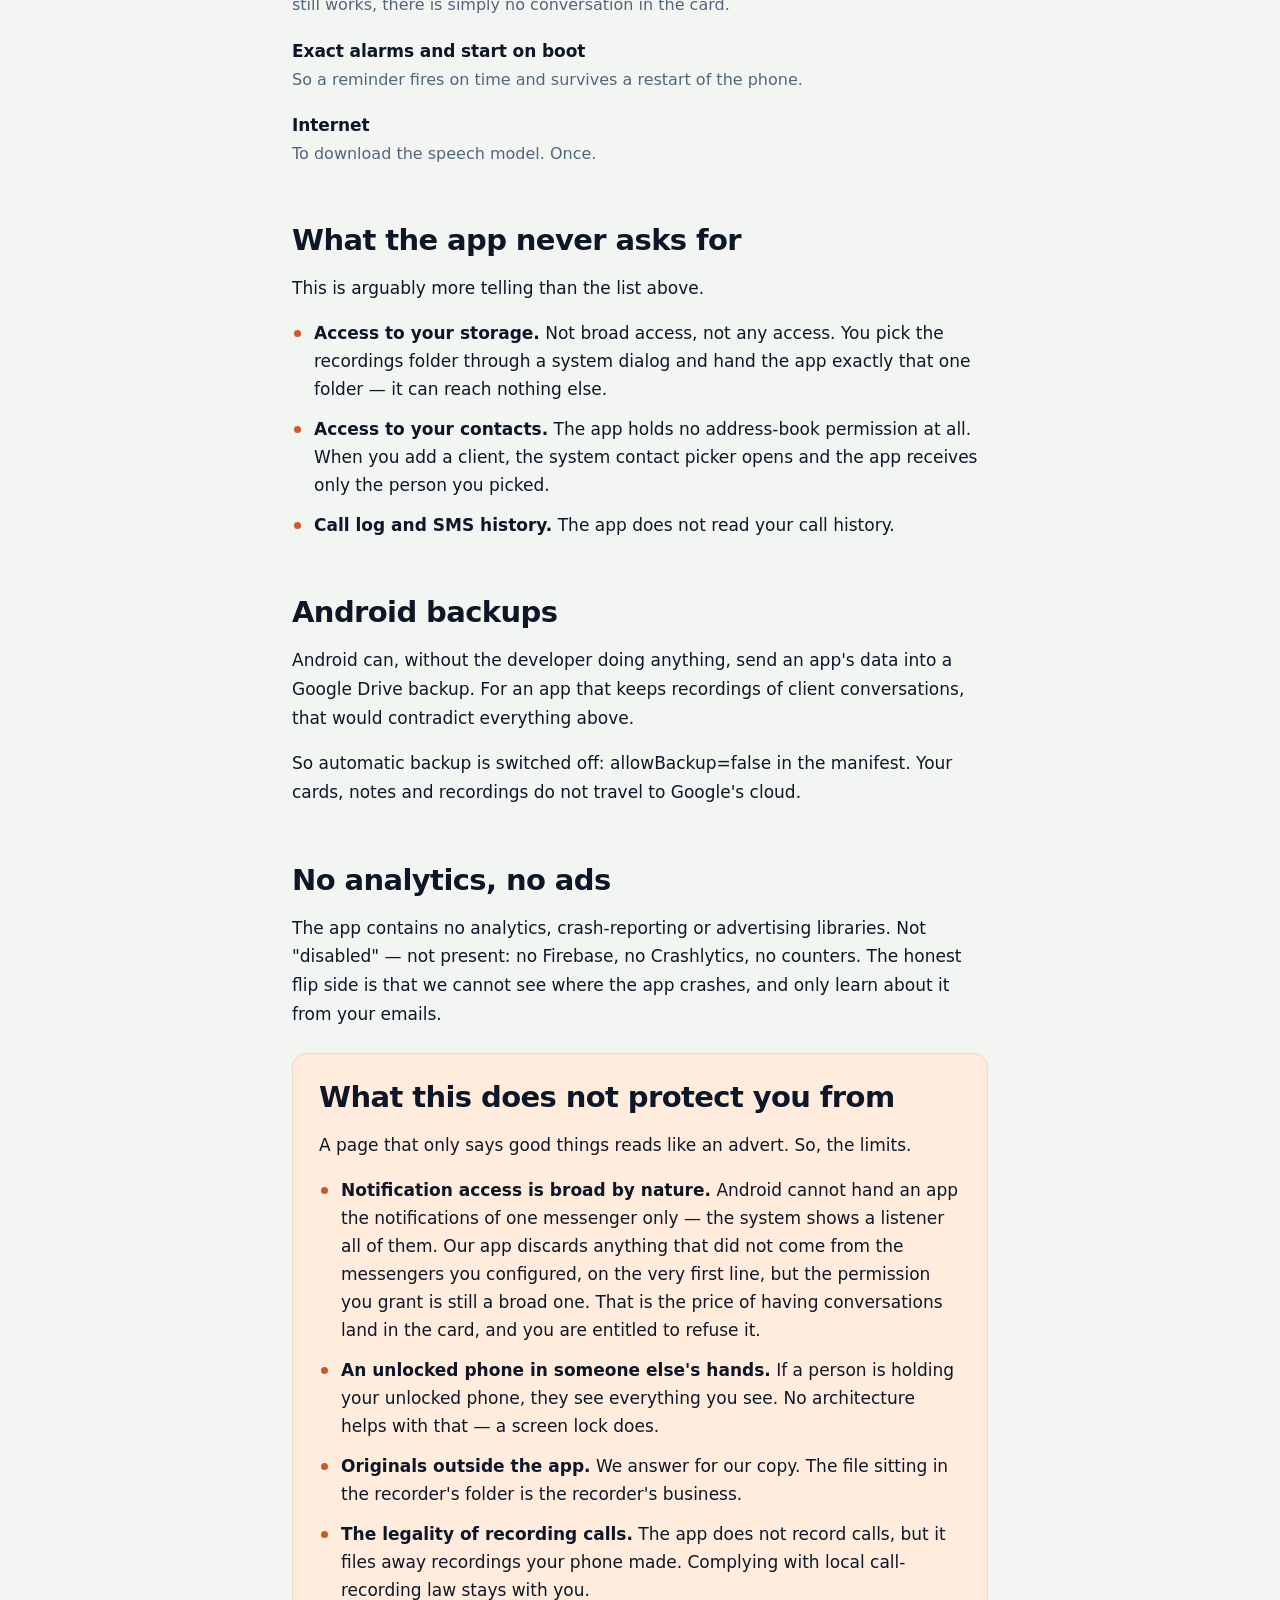
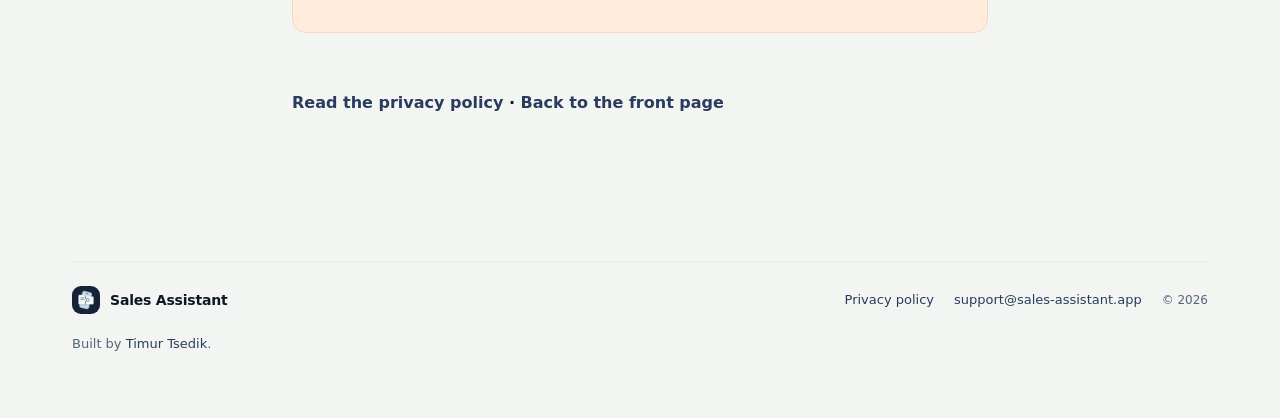
==== commit 302b3778: "Ссылка на открытый формат выгрузки со страницы про приватность Третья из трёх проверок на странице —" ====
--- a/how-privacy-works/index.html
+++ b/how-privacy-works/index.html
@@ -90,6 +90,10 @@
     <p>Export writes everything into a folder you choose as plain Markdown: a file per
     client, a file per call, note and message. Open them in any text editor. That is all
     of your data, in a form we can neither take back nor lock.</p>
+    <p>The format of that folder is documented and open, and there is a Python reader for
+    it that needs no app at all:
+    <a href="https://github.com/TimurTsedik/obsidian-writer-and-reader">github.com/TimurTsedik/obsidian-writer-and-reader</a>.
+    That turns "your data stays yours" into something you check in a couple of minutes.</p>
   </div>
 
   <h2>There is no server — that is architecture, not a policy</h2>
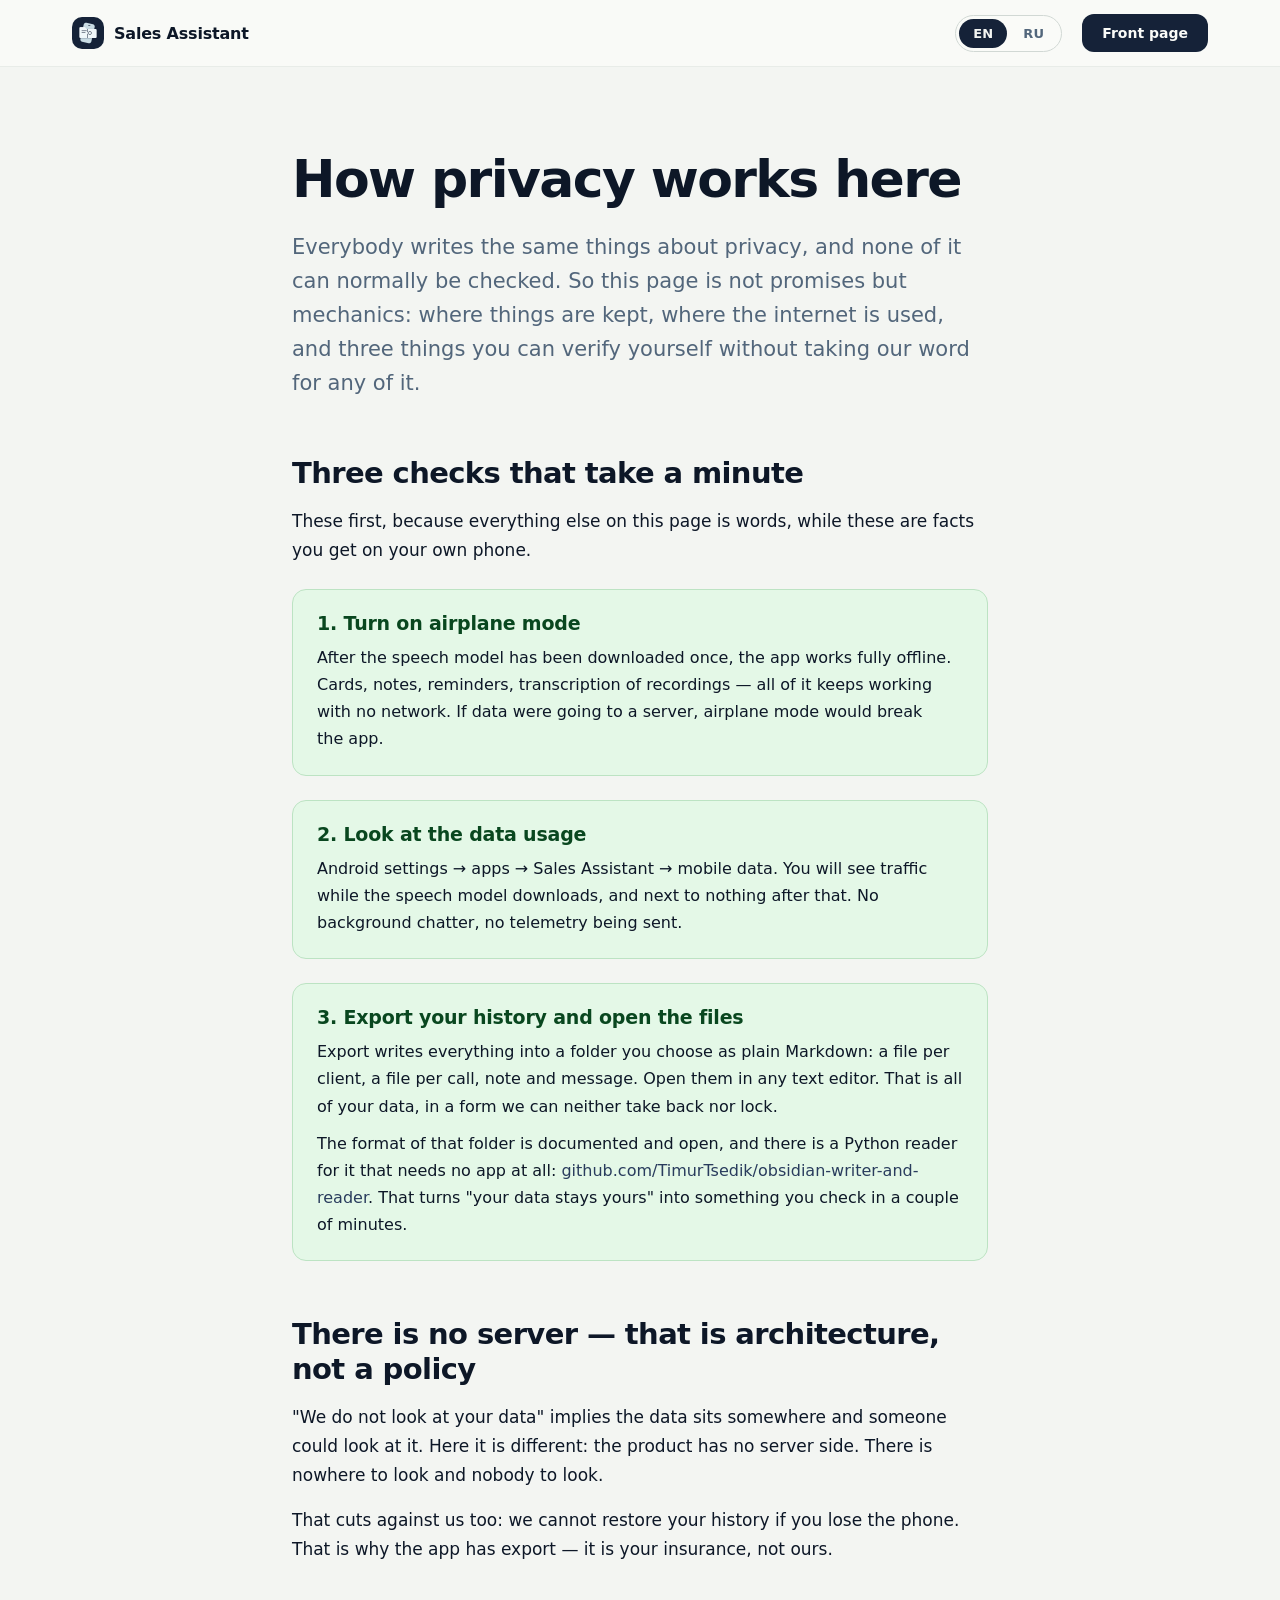
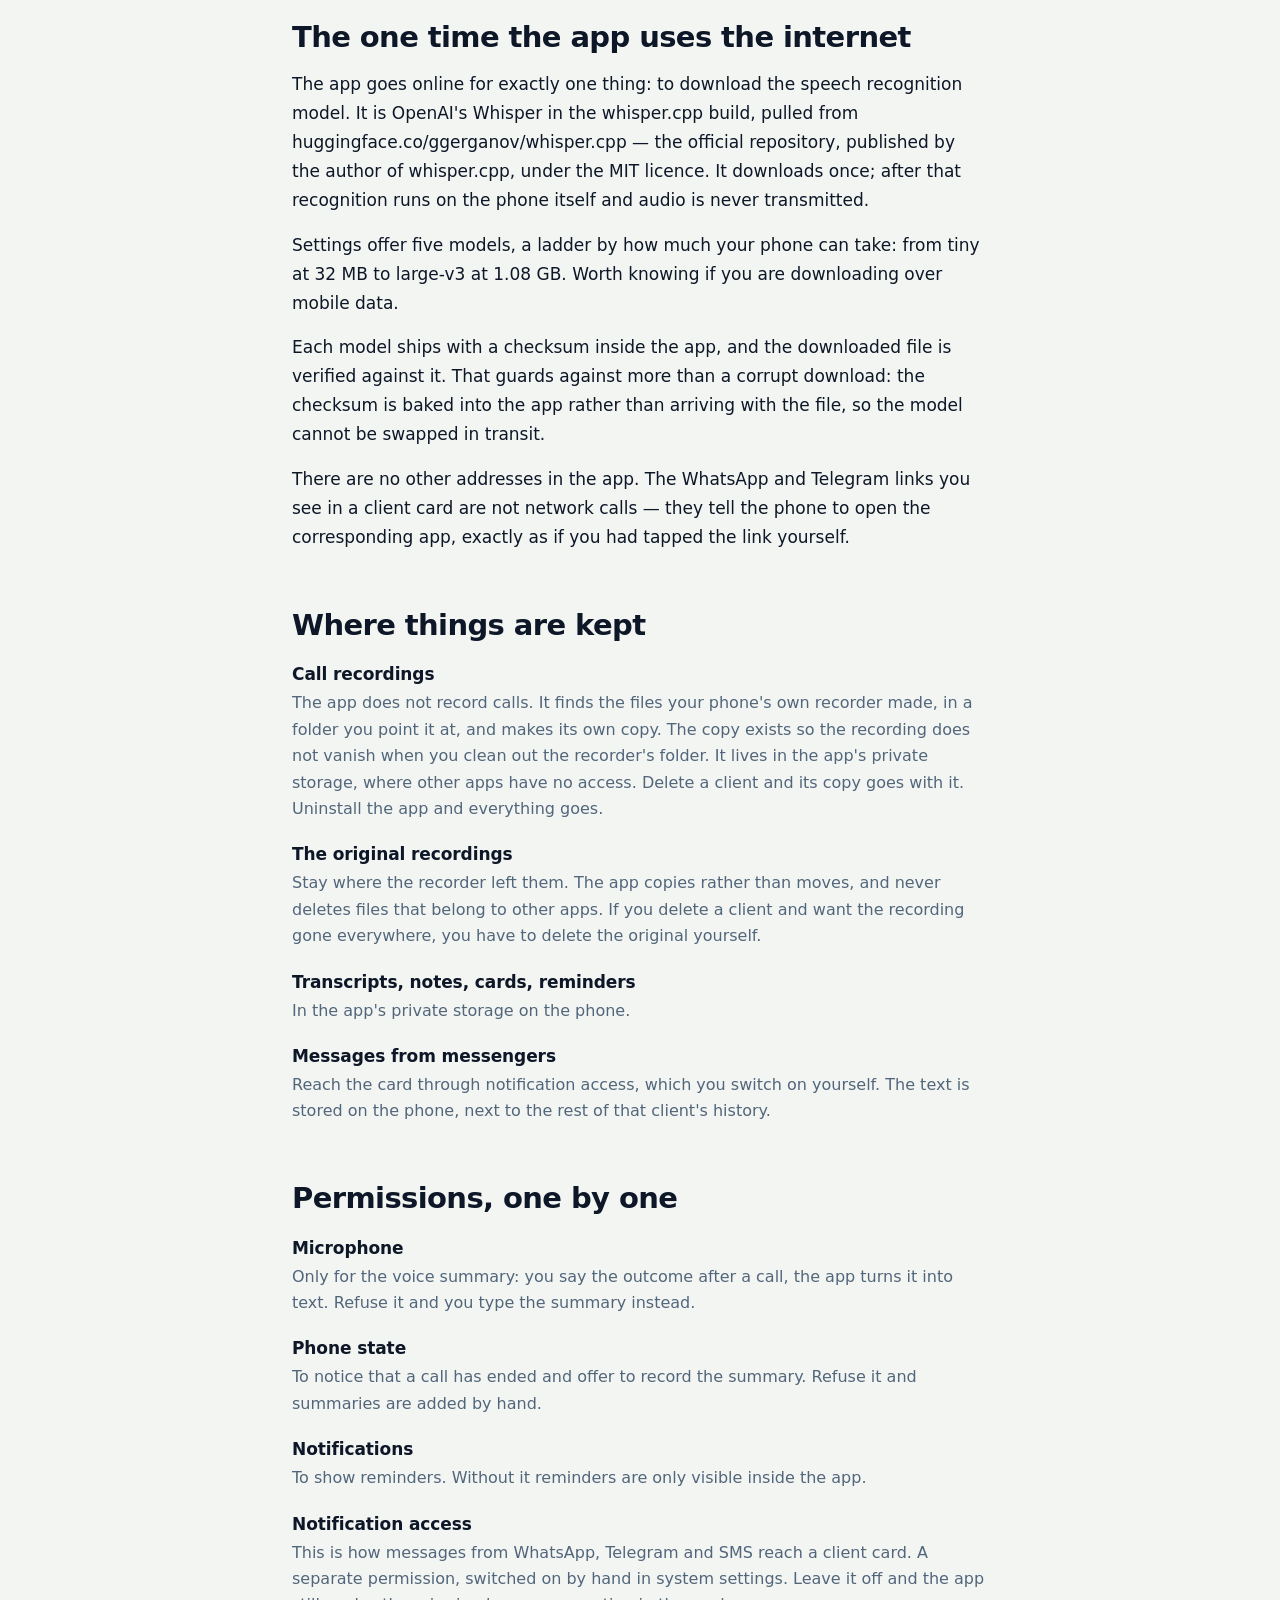
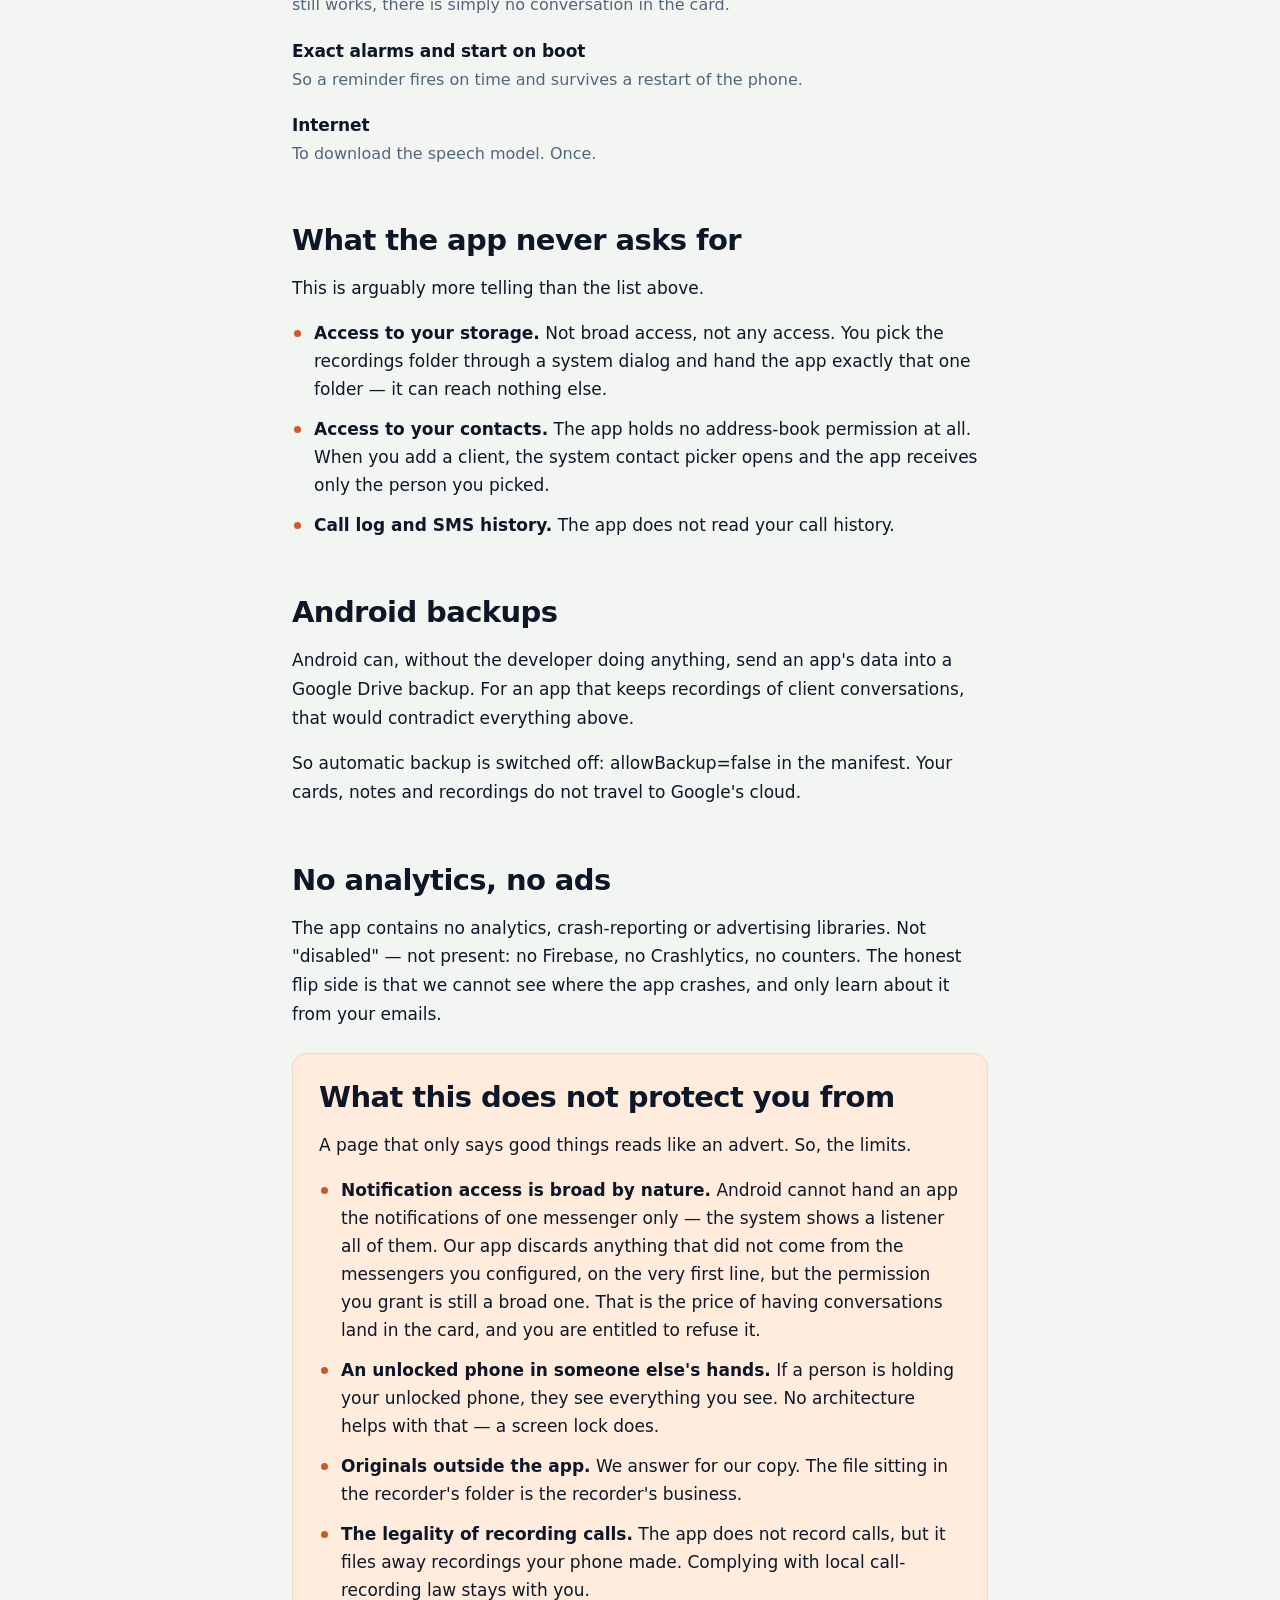
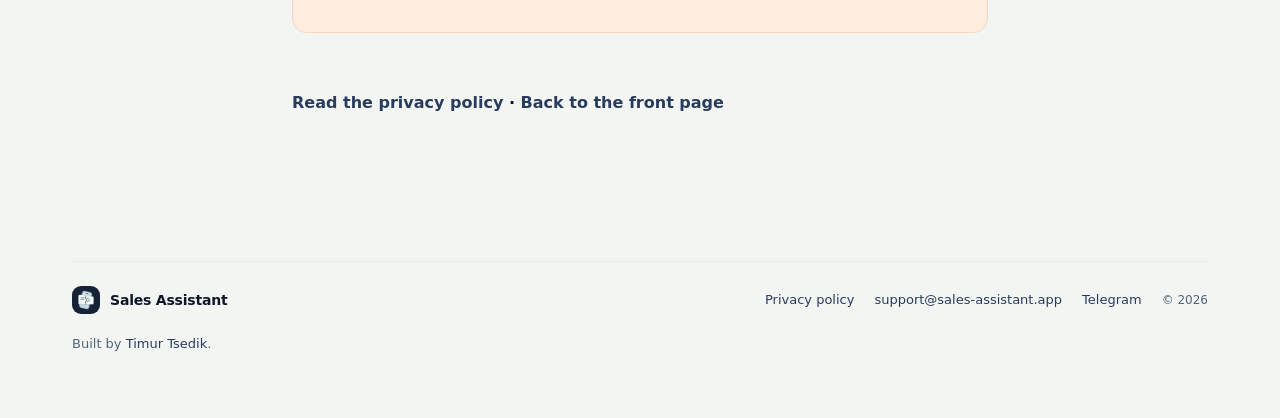
==== commit 0c5ab667: "Telegram в подвале рядом с почтой Почтовая ссылка на Android часто никуда не ведёт: почтовый клиент " ====
--- a/how-privacy-works/index.html
+++ b/how-privacy-works/index.html
@@ -31,7 +31,11 @@
     "@type": "Person",
     "name": "Timur Tsedik",
     "url": "https://github.com/TimurTsedik",
-    "sameAs": "https://github.com/TimurTsedik"
+    "sameAs": [
+      "https://github.com/TimurTsedik",
+      "https://www.linkedin.com/in/timur-tsedik-429b8b72/",
+      "https://t.me/tintinSmith"
+    ]
   },
   "about": {
     "@type": "MobileApplication",
@@ -225,6 +229,7 @@
       <nav>
         <a href="/privacy/">Privacy policy</a>
         <a href="mailto:support@sales-assistant.app">support@sales-assistant.app</a>
+        <a href="https://t.me/tintinSmith" rel="me">Telegram</a>
       </nav>
       <div class="copy">© 2026</div>
     </div>
